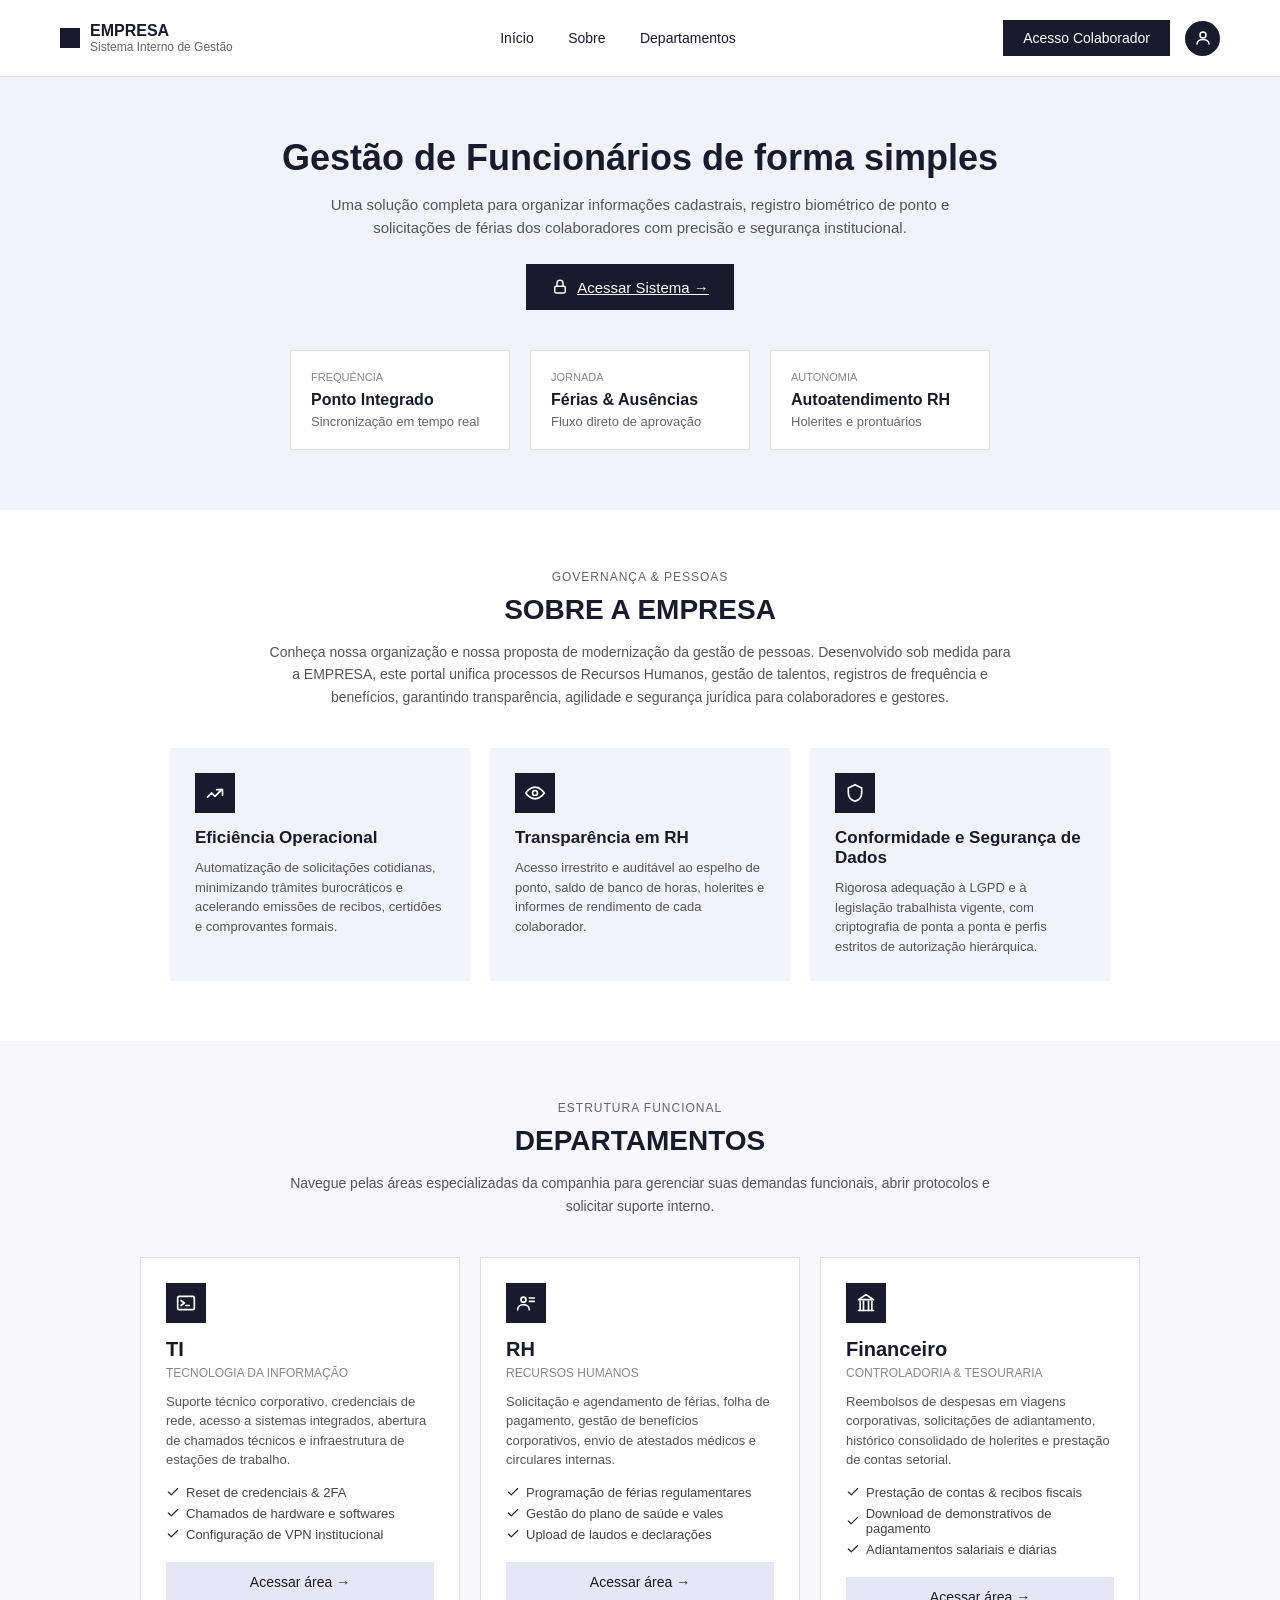
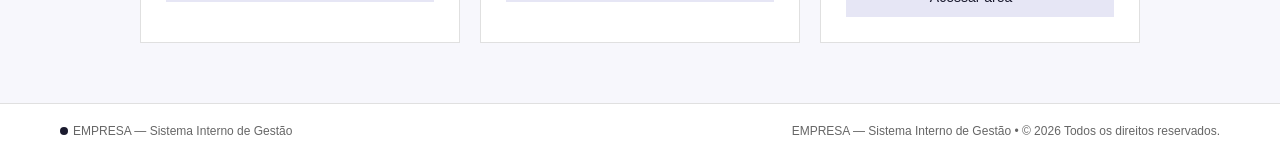
==== src/main/webapp/index.html @ 176b5dab "metodo get funcionando e css da pagina de listar arrumado para alinhar" ====
<!DOCTYPE html>
<html lang="pt-br">
<head>
    <meta charset="UTF-8">
    <title>EMPRESA - Sistema Interno de Gestão</title>
    <link rel="stylesheet" href="styles.css">
</head>
<body>

<!-- CABEÇALHO -->
<header class="cabecalho">
    <div class="logo-area">
        <div class="logo-quadrado"></div>
        <div class="logo-texto">
            <p class="logo-titulo">EMPRESA</p>
            <p class="logo-subtitulo">Sistema Interno de Gestão</p>
        </div>
    </div>

    <nav class="menu-navegacao">
        <a href="#inicio">Início</a>
        <a href="#sobre">Sobre</a>
        <a href="#departamentos">Departamentos</a>
    </nav>

    <div class="area-usuario">
        <button class="botao-acesso-colaborador">Acesso Colaborador</button>
        <div class="icone-usuario">
            <svg class="icone-svg" viewBox="0 0 24 24">
                <circle cx="12" cy="8" r="4"/>
                <path d="M4 20c0-4 4-6 8-6s8 2 8 6"/>
            </svg>
        </div>
    </div>
</header>

<!-- SEÇÃO INICIAL / HERO -->
<section id="inicio" class="secao-inicial">

    <h1 class="titulo-principal">Gestão de Funcionários de forma simples</h1>
    <p class="descricao-principal">
        Uma solução completa para organizar informações cadastrais, registro biométrico de
        ponto e solicitações de férias dos colaboradores com precisão e segurança institucional.
    </p>

    <div class="botoes-inicial">
        <a href="http://localhost:8080/encontrar-funcionarios" class="botao-acessar-sistema">
            <svg class="icone-svg icone-svg-claro" viewBox="0 0 24 24">
                <rect x="5" y="11" width="14" height="9" rx="2"/>
                <path d="M8 11V7a4 4 0 0 1 8 0v4"/>
            </svg>
            Acessar Sistema &rarr;
        </a>

    </div>

    <div class="cartoes-recursos">
        <div class="cartao-recurso">
            <p class="rotulo-cartao">FREQUÊNCIA</p>
            <p class="titulo-cartao">Ponto Integrado</p>
            <p class="texto-cartao">Sincronização em tempo real</p>
        </div>
        <div class="cartao-recurso">
            <p class="rotulo-cartao">JORNADA</p>
            <p class="titulo-cartao">Férias &amp; Ausências</p>
            <p class="texto-cartao">Fluxo direto de aprovação</p>
        </div>
        <div class="cartao-recurso">
            <p class="rotulo-cartao">AUTONOMIA</p>
            <p class="titulo-cartao">Autoatendimento RH</p>
            <p class="texto-cartao">Holerites e prontuários</p>
        </div>
    </div>
</section>

<!-- SEÇÃO SOBRE A EMPRESA -->
<section id="sobre" class="secao-sobre">
    <p class="subtitulo-secao">GOVERNANÇA &amp; PESSOAS</p>
    <h2 class="titulo-secao">SOBRE A EMPRESA</h2>
    <p class="descricao-secao">
        Conheça nossa organização e nossa proposta de modernização da gestão de pessoas.
        Desenvolvido sob medida para a EMPRESA, este portal unifica processos de Recursos Humanos,
        gestão de talentos, registros de frequência e benefícios, garantindo transparência, agilidade e
        segurança jurídica para colaboradores e gestores.
    </p>

    <div class="cartoes-sobre">
        <div class="cartao-sobre">
            <div class="icone-cartao-sobre">
                <svg class="icone-svg icone-svg-claro" viewBox="0 0 24 24">
                    <path d="M3 17l5-5 4 4 8-8"/>
                    <path d="M14 8h7v7"/>
                </svg>
            </div>
            <h3 class="titulo-cartao-sobre">Eficiência Operacional</h3>
            <p class="texto-cartao-sobre">
                Automatização de solicitações cotidianas, minimizando trâmites burocráticos e
                acelerando emissões de recibos, certidões e comprovantes formais.
            </p>
        </div>
        <div class="cartao-sobre">
            <div class="icone-cartao-sobre">
                <svg class="icone-svg icone-svg-claro" viewBox="0 0 24 24">
                    <path d="M1 12s4-7 11-7 11 7 11 7-4 7-11 7-11-7-11-7z"/>
                    <circle cx="12" cy="12" r="3"/>
                </svg>
            </div>
            <h3 class="titulo-cartao-sobre">Transparência em RH</h3>
            <p class="texto-cartao-sobre">
                Acesso irrestrito e auditável ao espelho de ponto, saldo de banco de horas, holerites e
                informes de rendimento de cada colaborador.
            </p>
        </div>
        <div class="cartao-sobre">
            <div class="icone-cartao-sobre">
                <svg class="icone-svg icone-svg-claro" viewBox="0 0 24 24">
                    <path d="M12 2l8 4v6c0 5-3.5 8.5-8 10-4.5-1.5-8-5-8-10V6l8-4z"/>
                </svg>
            </div>
            <h3 class="titulo-cartao-sobre">Conformidade e Segurança de Dados</h3>
            <p class="texto-cartao-sobre">
                Rigorosa adequação à LGPD e à legislação trabalhista vigente, com criptografia de ponta
                a ponta e perfis estritos de autorização hierárquica.
            </p>
        </div>
    </div>
</section>

<!-- SEÇÃO DEPARTAMENTOS -->
<section id="departamentos" class="secao-departamentos">
    <p class="subtitulo-secao">ESTRUTURA FUNCIONAL</p>
    <h2 class="titulo-secao">DEPARTAMENTOS</h2>
    <p class="descricao-secao">
        Navegue pelas áreas especializadas da companhia para gerenciar suas demandas funcionais, abrir
        protocolos e solicitar suporte interno.
    </p>

    <div class="cartoes-departamentos">

        <div class="cartao-departamento">
            <div class="cabecalho-cartao-departamento">
                <div class="icone-cartao-departamento">
                    <svg class="icone-svg icone-svg-claro" viewBox="0 0 24 24">
                        <rect x="2" y="4" width="20" height="16" rx="2"/>
                        <polyline points="6 9 10 12 6 15"/>
                        <line x1="12" y1="15" x2="16" y2="15"/>
                    </svg>
                </div>

            </div>
            <h3 class="titulo-departamento">TI</h3>
            <p class="subtitulo-departamento">TECNOLOGIA DA INFORMAÇÃO</p>
            <p class="texto-departamento">
                Suporte técnico corporativo, credenciais de rede, acesso a sistemas integrados, abertura
                de chamados técnicos e infraestrutura de estações de trabalho.
            </p>
            <ul class="lista-departamento">
                <li><svg class="icone-svg icone-check" viewBox="0 0 24 24"><polyline points="20 6 9 17 4 12"/></svg> Reset de credenciais &amp; 2FA</li>
                <li><svg class="icone-svg icone-check" viewBox="0 0 24 24"><polyline points="20 6 9 17 4 12"/></svg> Chamados de hardware e softwares</li>
                <li><svg class="icone-svg icone-check" viewBox="0 0 24 24"><polyline points="20 6 9 17 4 12"/></svg> Configuração de VPN institucional</li>
            </ul>
            <button class="botao-acessar-area">Acessar área &rarr;</button>
        </div>

        <div class="cartao-departamento">
            <div class="cabecalho-cartao-departamento">
                <div class="icone-cartao-departamento">
                    <svg class="icone-svg icone-svg-claro" viewBox="0 0 24 24">
                        <circle cx="9" cy="8" r="3"/>
                        <path d="M2 20c0-3.5 3-6 7-6s7 2.5 7 6"/>
                        <line x1="16" y1="6" x2="22" y2="6"/>
                        <line x1="16" y1="10" x2="22" y2="10"/>
                    </svg>
                </div>

            </div>
            <h3 class="titulo-departamento">RH</h3>
            <p class="subtitulo-departamento">RECURSOS HUMANOS</p>
            <p class="texto-departamento">
                Solicitação e agendamento de férias, folha de pagamento, gestão de benefícios
                corporativos, envio de atestados médicos e circulares internas.
            </p>
            <ul class="lista-departamento">
                <li><svg class="icone-svg icone-check" viewBox="0 0 24 24"><polyline points="20 6 9 17 4 12"/></svg> Programação de férias regulamentares</li>
                <li><svg class="icone-svg icone-check" viewBox="0 0 24 24"><polyline points="20 6 9 17 4 12"/></svg> Gestão do plano de saúde e vales</li>
                <li><svg class="icone-svg icone-check" viewBox="0 0 24 24"><polyline points="20 6 9 17 4 12"/></svg> Upload de laudos e declarações</li>
            </ul>
            <button class="botao-acessar-area">Acessar área &rarr;</button>
        </div>

        <div class="cartao-departamento">
            <div class="cabecalho-cartao-departamento">
                <div class="icone-cartao-departamento">
                    <svg class="icone-svg icone-svg-claro" viewBox="0 0 24 24">
                        <polygon points="12 2 21 8 3 8"/>
                        <line x1="3" y1="21" x2="21" y2="21"/>
                        <line x1="5" y1="21" x2="5" y2="10"/>
                        <line x1="9" y1="21" x2="9" y2="10"/>
                        <line x1="15" y1="21" x2="15" y2="10"/>
                        <line x1="19" y1="21" x2="19" y2="10"/>
                    </svg>
                </div>

            </div>
            <h3 class="titulo-departamento">Financeiro</h3>
            <p class="subtitulo-departamento">CONTROLADORIA &amp; TESOURARIA</p>
            <p class="texto-departamento">
                Reembolsos de despesas em viagens corporativas, solicitações de adiantamento,
                histórico consolidado de holerites e prestação de contas setorial.
            </p>
            <ul class="lista-departamento">
                <li><svg class="icone-svg icone-check" viewBox="0 0 24 24"><polyline points="20 6 9 17 4 12"/></svg> Prestação de contas &amp; recibos fiscais</li>
                <li><svg class="icone-svg icone-check" viewBox="0 0 24 24"><polyline points="20 6 9 17 4 12"/></svg> Download de demonstrativos de pagamento</li>
                <li><svg class="icone-svg icone-check" viewBox="0 0 24 24"><polyline points="20 6 9 17 4 12"/></svg> Adiantamentos salariais e diárias</li>
            </ul>
            <button class="botao-acessar-area">Acessar área &rarr;</button>
        </div>

    </div>
</section>


<!-- RODAPÉ -->
<footer class="rodape">
    <p class="rodape-esquerda">
        <svg class="icone-bolinha" viewBox="0 0 10 10"><circle cx="5" cy="5" r="5"/></svg>
        EMPRESA &mdash; Sistema Interno de Gestão
    </p>
    <p class="rodape-direita">EMPRESA &mdash; Sistema Interno de Gestão &bull; &copy; 2026 Todos os direitos reservados.</p>
</footer>

</body>
</html>
---- src/main/webapp/styles.css ----
/* ESTILO GERAL */
* {
    margin: 0;
    padding: 0;
    box-sizing: border-box;
}

body {
    font-family: Arial, Helvetica, sans-serif;
    color: #1a1a2e;
    background-color: #ffffff;
}

/* ÍCONES SVG */
.icone-svg {
    width: 18px;
    height: 18px;
    fill: none;
    stroke: #1a1a2e;
    stroke-width: 2;
    stroke-linecap: round;
    stroke-linejoin: round;
    vertical-align: middle;
    margin-right: 5px;
}

.icone-svg-claro {
    stroke: #ffffff;
    margin-right: 0;
}

.icone-check {
    width: 14px;
    height: 14px;
    stroke: #1a1a2e;
    margin-right: 6px;
}

.icone-bolinha {
    width: 8px;
    height: 8px;
    fill: #1a1a2e;
    vertical-align: middle;
    margin-right: 5px;
}

/* CABEÇALHO */
.cabecalho {
    display: flex;
    justify-content: space-between;
    align-items: center;
    padding: 20px 60px;
    background-color: #ffffff;
    border-bottom: 1px solid #e0e0e0;
}

.logo-area {
    display: flex;
    align-items: center;
}

.logo-quadrado {
    width: 20px;
    height: 20px;
    background-color: #1a1a2e;
    margin-right: 10px;
}

.logo-titulo {
    font-size: 16px;
    font-weight: bold;
}

.logo-subtitulo {
    font-size: 12px;
    color: #666666;
}

.menu-navegacao a {
    margin: 0 15px;
    text-decoration: none;
    color: #1a1a2e;
    font-size: 14px;
}

.area-usuario {
    display: flex;
    align-items: center;
}

.botao-acesso-colaborador {
    background-color: #1a1a2e;
    color: #ffffff;
    border: none;
    padding: 10px 20px;
    font-size: 14px;
    cursor: pointer;
    margin-right: 15px;
}

.icone-usuario {
    background-color: #1a1a2e;
    width: 35px;
    height: 35px;
    border-radius: 50%;
    display: flex;
    align-items: center;
    justify-content: center;
}

.icone-usuario .icone-svg {
    stroke: #ffffff;
    margin-right: 0;
    width: 18px;
    height: 18px;
}

/* SEÇÃO INICIAL */
.secao-inicial {
    background-color: #f2f2fa;
    text-align: center;
    padding: 60px 20px;
}

.selo-topo {
    background-color: #e6e6f5;
    display: inline-flex;
    align-items: center;
    padding: 6px 14px;
    border-radius: 20px;
    font-size: 12px;
    margin-bottom: 20px;
}

.titulo-principal {
    font-size: 36px;
    margin-bottom: 15px;
}

.descricao-principal {
    max-width: 700px;
    margin: 0 auto 25px auto;
    color: #555555;
    font-size: 15px;
    line-height: 1.5;
}

.botoes-inicial {
    display: flex;
    justify-content: center;
    align-items: center;
    margin-bottom: 40px;
}

.botao-acessar-sistema {
    display: inline-flex;
    align-items: center;
    background-color: #1a1a2e;
    color: #ffffff;
    border: none;
    padding: 14px 25px;
    font-size: 15px;
    cursor: pointer;
    margin-right: 20px;
}

.botao-acessar-sistema .icone-svg {
    margin-right: 8px;
}

.texto-autenticacao {
    display: flex;
    align-items: center;
    font-size: 13px;
    color: #444444;
}

.cartoes-recursos {
    display: flex;
    justify-content: center;
    gap: 20px;
    flex-wrap: wrap;
}

.cartao-recurso {
    background-color: #ffffff;
    border: 1px solid #e0e0e0;
    padding: 20px;
    width: 220px;
    text-align: left;
}

.rotulo-cartao {
    font-size: 11px;
    color: #888888;
    margin-bottom: 8px;
}

.titulo-cartao {
    font-size: 16px;
    font-weight: bold;
    margin-bottom: 5px;
}

.texto-cartao {
    font-size: 13px;
    color: #666666;
}

/* SEÇÕES COM TÍTULO */
.subtitulo-secao {
    text-align: center;
    font-size: 12px;
    letter-spacing: 1px;
    color: #666666;
    margin-bottom: 10px;
}

.titulo-secao {
    text-align: center;
    font-size: 28px;
    margin-bottom: 15px;
}

.descricao-secao {
    text-align: center;
    max-width: 750px;
    margin: 0 auto 40px auto;
    color: #555555;
    font-size: 14px;
    line-height: 1.6;
}

/* SEÇÃO SOBRE */
.secao-sobre {
    padding: 60px 60px;
}

.cartoes-sobre {
    display: flex;
    gap: 20px;
    justify-content: center;
    flex-wrap: wrap;
}

.cartao-sobre {
    background-color: #f2f2fa;
    padding: 25px;
    width: 300px;
}

.icone-cartao-sobre {
    background-color: #1a1a2e;
    width: 40px;
    height: 40px;
    display: flex;
    align-items: center;
    justify-content: center;
    margin-bottom: 15px;
}

.icone-cartao-sobre .icone-svg {
    width: 20px;
    height: 20px;
}

.titulo-cartao-sobre {
    font-size: 17px;
    margin-bottom: 10px;
}

.texto-cartao-sobre {
    font-size: 13px;
    color: #555555;
    line-height: 1.5;
}

/* SEÇÃO DEPARTAMENTOS */
.secao-departamentos {
    background-color: #f7f7fc;
    padding: 60px 60px;
}

.cartoes-departamentos {
    display: flex;
    gap: 20px;
    justify-content: center;
    flex-wrap: wrap;
}

.cartao-departamento {
    background-color: #ffffff;
    border: 1px solid #e0e0e0;
    padding: 25px;
    width: 320px;
}

.cabecalho-cartao-departamento {
    display: flex;
    justify-content: space-between;
    align-items: center;
    margin-bottom: 15px;
}

.icone-cartao-departamento {
    background-color: #1a1a2e;
    width: 40px;
    height: 40px;
    display: flex;
    align-items: center;
    justify-content: center;
}

.icone-cartao-departamento .icone-svg {
    width: 20px;
    height: 20px;
}

.etiqueta-departamento {
    background-color: #e6e6f5;
    font-size: 11px;
    padding: 4px 10px;
    border-radius: 15px;
    color: #333333;
}

.titulo-departamento {
    font-size: 20px;
    margin-bottom: 5px;
}

.subtitulo-departamento {
    font-size: 12px;
    color: #888888;
    margin-bottom: 12px;
}

.texto-departamento {
    font-size: 13px;
    color: #555555;
    line-height: 1.5;
    margin-bottom: 15px;
}

.lista-departamento {
    list-style: none;
    font-size: 13px;
    color: #444444;
    margin-bottom: 20px;
}

.lista-departamento li {
    display: flex;
    align-items: center;
    margin-bottom: 6px;
}

.botao-acessar-area {
    background-color: #e6e6f5;
    color: #1a1a2e;
    border: none;
    padding: 12px;
    width: 100%;
    font-size: 14px;
    cursor: pointer;
}

/* SEÇÃO CONTATO */
.secao-contato {
    background-color: #f2f2fa;
    padding: 60px 60px;
}

.caixa-contato {
    background-color: #ffffff;
    border: 1px solid #e0e0e0;
    max-width: 800px;
    margin: 0 auto;
    padding: 30px;
    text-align: center;
}

.titulo-caixa-contato {
    font-size: 20px;
    margin-bottom: 8px;
}

.texto-caixa-contato {
    font-size: 13px;
    color: #666666;
    margin-bottom: 25px;
}

.grade-contato {
    display: flex;
    flex-wrap: wrap;
    gap: 20px;
    text-align: left;
}

.item-contato {
    display: flex;
    align-items: flex-start;
    width: 45%;
    background-color: #f7f7fc;
    padding: 15px;
}

.icone-item-contato {
    margin-right: 12px;
}

.icone-item-contato .icone-svg {
    margin-right: 0;
    width: 20px;
    height: 20px;
}

.titulo-item-contato {
    font-size: 13px;
    color: #666666;
    margin-bottom: 4px;
}

.destaque-item-contato {
    font-size: 15px;
    font-weight: bold;
    margin-bottom: 4px;
}

.texto-item-contato {
    font-size: 12px;
    color: #888888;
}

/* RODAPÉ */
.rodape {
    display: flex;
    justify-content: space-between;
    align-items: center;
    padding: 20px 60px;
    border-top: 1px solid #e0e0e0;
    font-size: 12px;
    color: #666666;
}

.rodape-esquerda {
    display: flex;
    align-items: center;
}
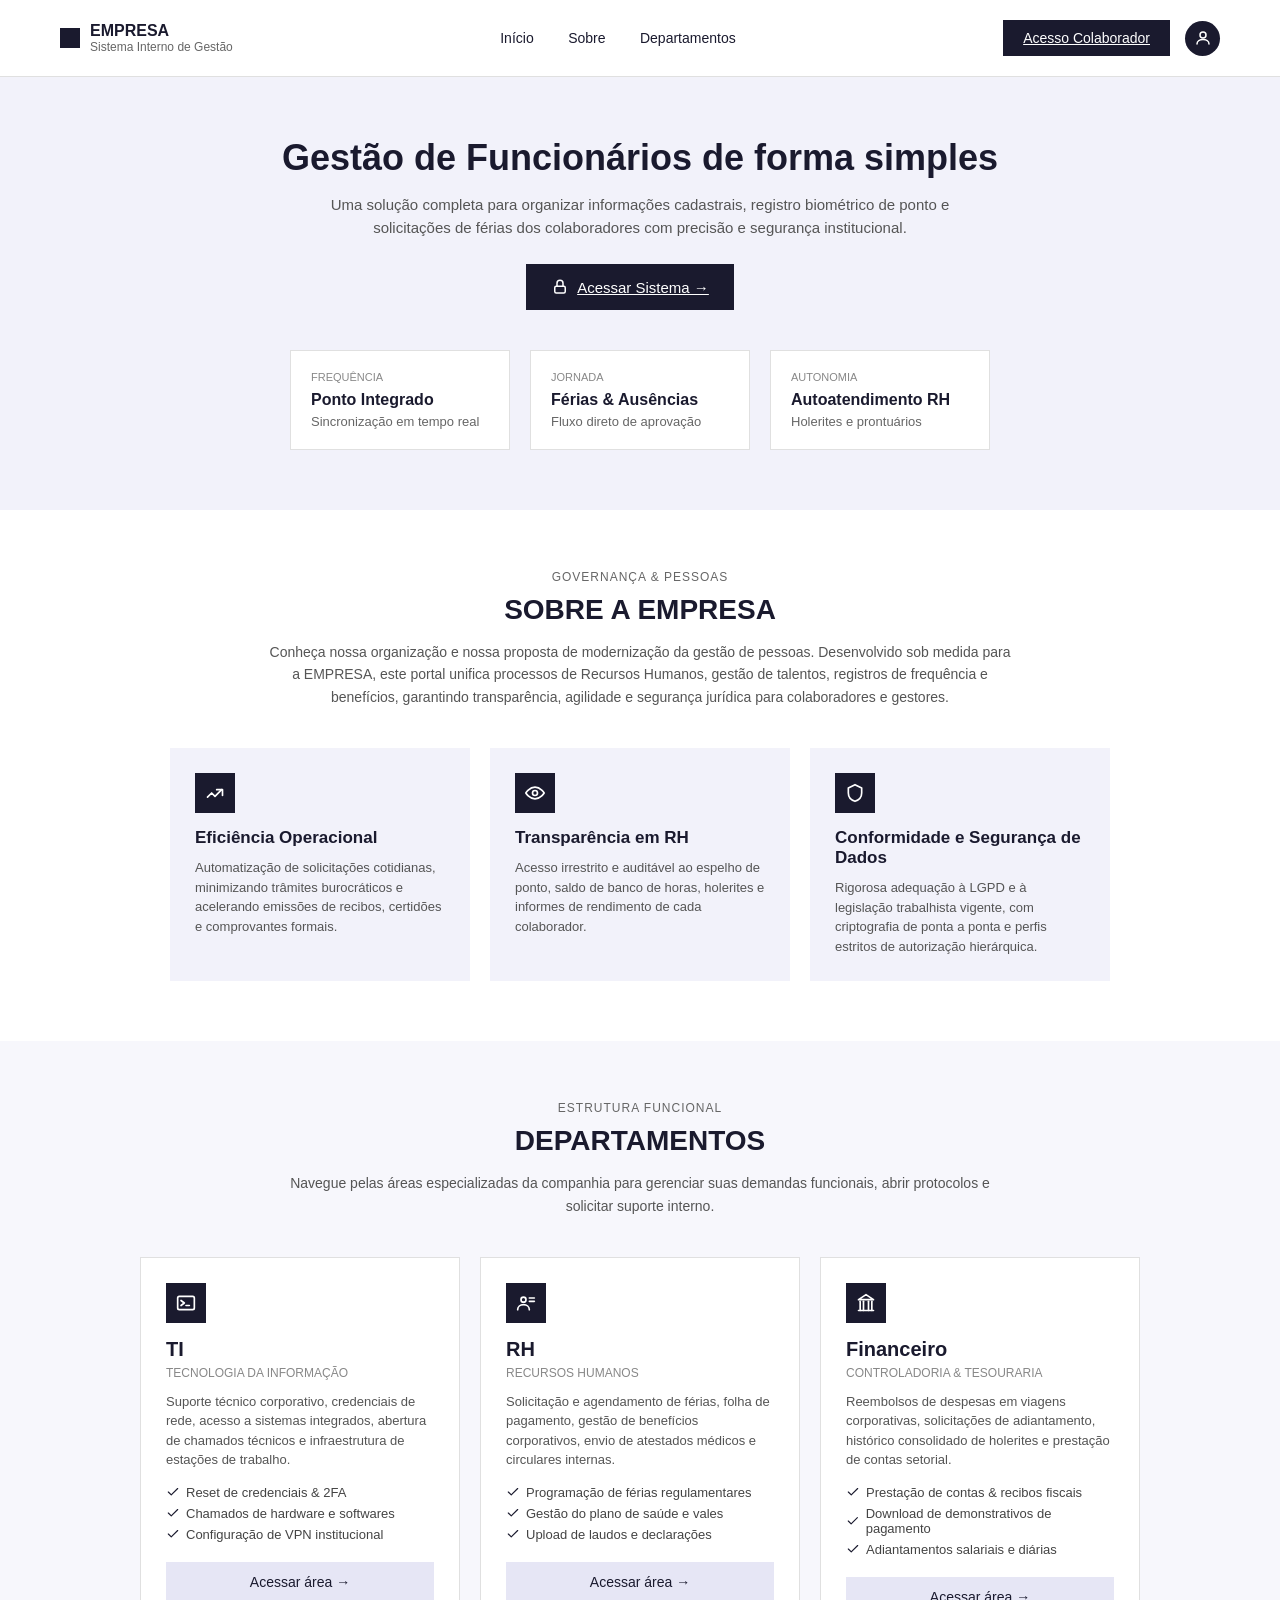
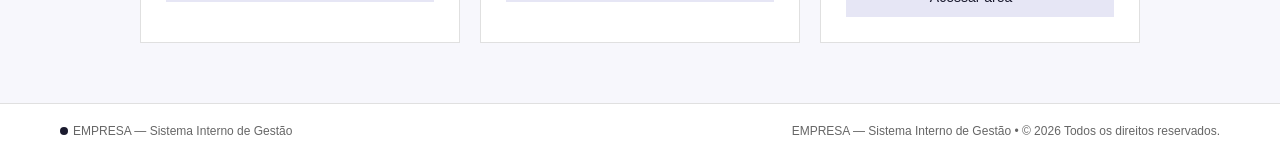
==== commit 36a65458: "feat: listagem e cadastro de pontos na pagina de usuario" ====
--- a/src/main/webapp/index.html
+++ b/src/main/webapp/index.html
@@ -24,7 +24,7 @@
     </nav>
 
     <div class="area-usuario">
-        <button class="botao-acesso-colaborador">Acesso Colaborador</button>
+        <a href="/pages/areaFuncionarios/meuPerfil/meuPerfil.html" class="botao-acesso-colaborador">Acesso Colaborador</a>
         <div class="icone-usuario">
             <svg class="icone-svg" viewBox="0 0 24 24">
                 <circle cx="12" cy="8" r="4"/>
@@ -44,7 +44,7 @@
     </p>
 
     <div class="botoes-inicial">
-        <a href="http://localhost:8080/encontrar-funcionarios" class="botao-acessar-sistema">
+        <a href="pages/dashboard/dashboard.html" class="botao-acessar-sistema">
             <svg class="icone-svg icone-svg-claro" viewBox="0 0 24 24">
                 <rect x="5" y="11" width="14" height="9" rx="2"/>
                 <path d="M8 11V7a4 4 0 0 1 8 0v4"/>
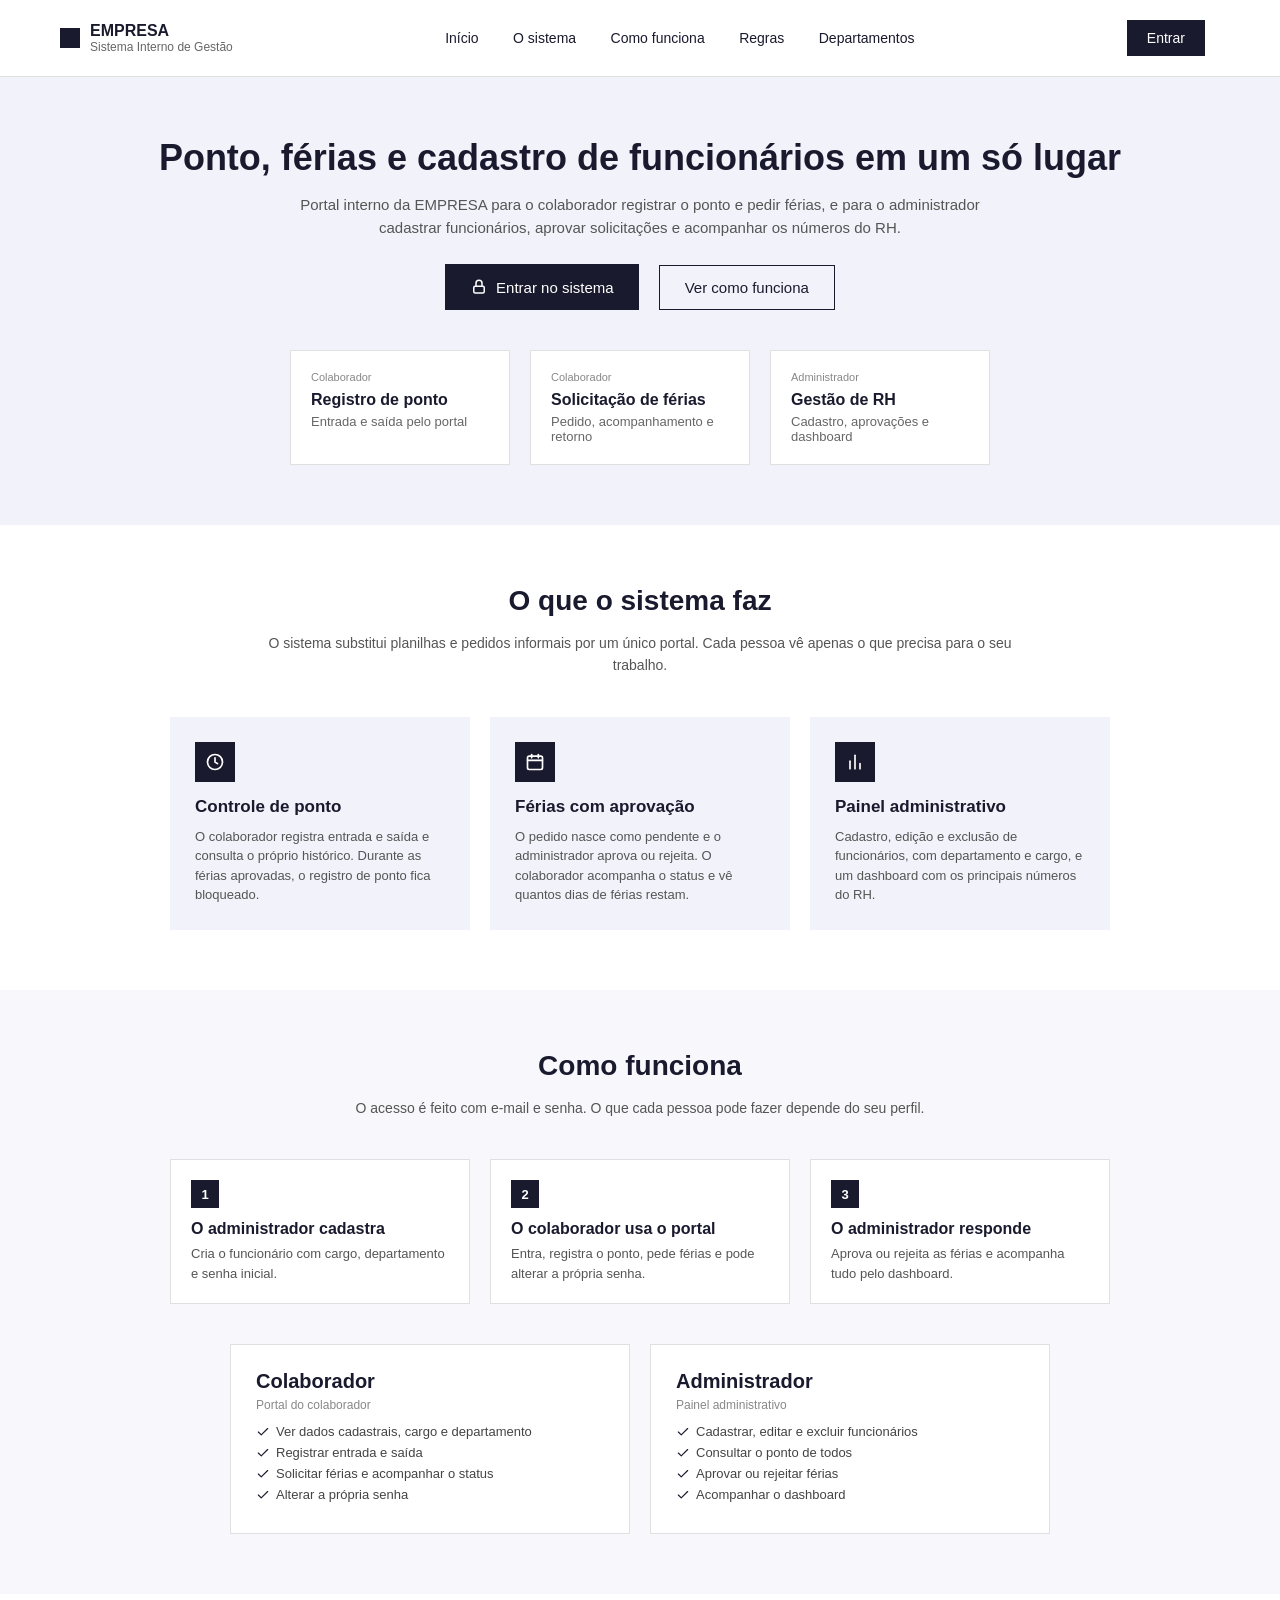
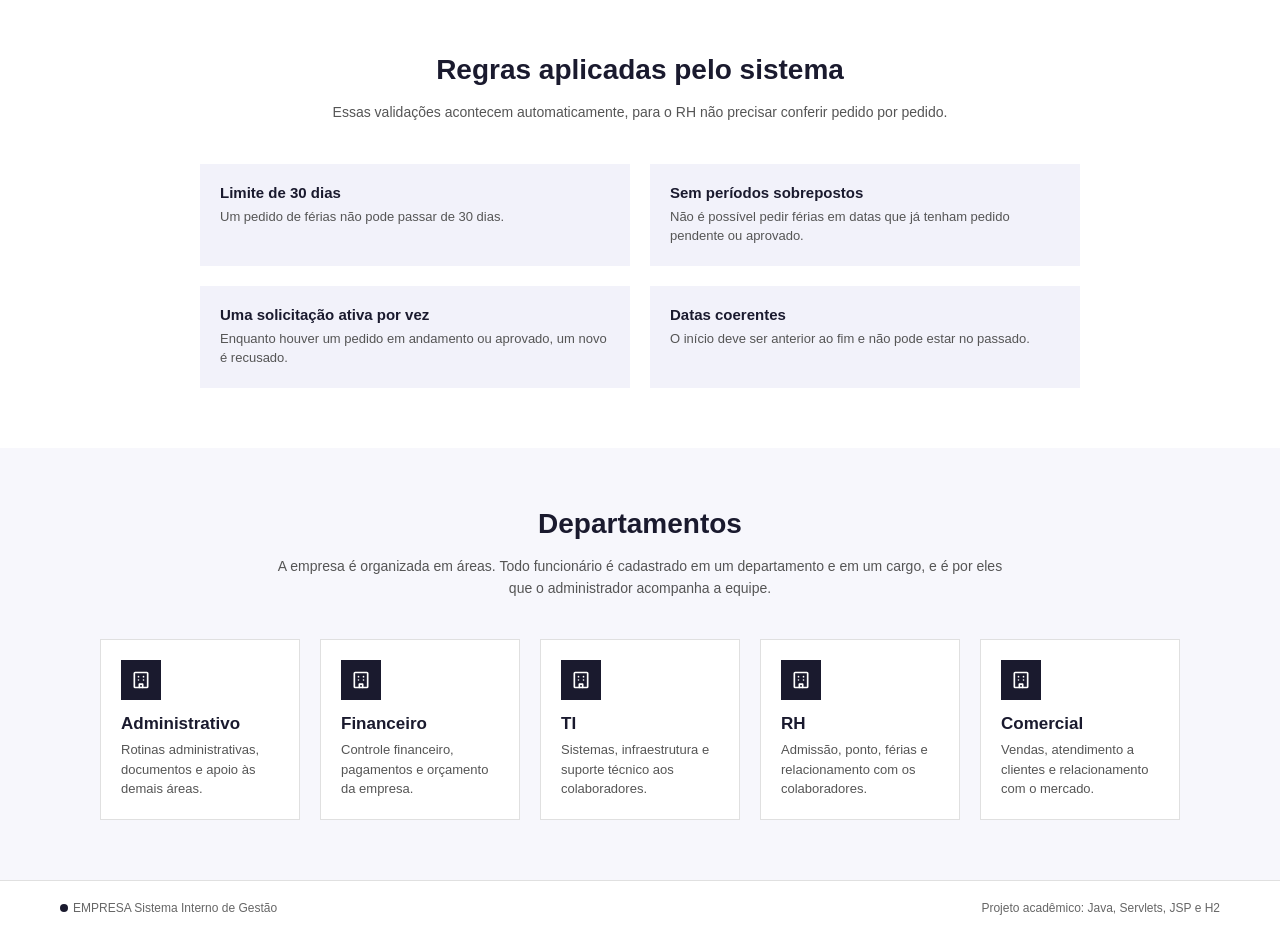
==== commit ac0473e9: "Alterei a home inteira para fazer sentido realmente com o projeto" ====
--- a/src/main/webapp/index.html
+++ b/src/main/webapp/index.html
@@ -2,12 +2,13 @@
 <html lang="pt-br">
 <head>
     <meta charset="UTF-8">
+    <meta name="viewport" content="width=device-width, initial-scale=1.0">
     <title>EMPRESA - Sistema Interno de Gestão</title>
     <link rel="stylesheet" href="styles.css">
 </head>
 <body>
 
-<!-- CABEÇALHO -->
+
 <header class="cabecalho">
     <div class="logo-area">
         <div class="logo-quadrado"></div>
@@ -19,215 +20,268 @@
 
     <nav class="menu-navegacao">
         <a href="#inicio">Início</a>
-        <a href="#sobre">Sobre</a>
+        <a href="#sistema">O sistema</a>
+        <a href="#como-funciona">Como funciona</a>
+        <a href="#regras">Regras</a>
         <a href="#departamentos">Departamentos</a>
     </nav>
 
     <div class="area-usuario">
-        <a href="/pages/areaFuncionarios/meuPerfil/meuPerfil.html" class="botao-acesso-colaborador">Acesso Colaborador</a>
-        <div class="icone-usuario">
-            <svg class="icone-svg" viewBox="0 0 24 24">
-                <circle cx="12" cy="8" r="4"/>
-                <path d="M4 20c0-4 4-6 8-6s8 2 8 6"/>
-            </svg>
-        </div>
+        <a href="/pages/login/login.jsp" class="botao-acesso-colaborador">Entrar</a>
     </div>
 </header>
 
-<!-- SEÇÃO INICIAL / HERO -->
+
 <section id="inicio" class="secao-inicial">
-
-    <h1 class="titulo-principal">Gestão de Funcionários de forma simples</h1>
+    <h1 class="titulo-principal">Ponto, férias e cadastro de funcionários em um só lugar</h1>
     <p class="descricao-principal">
-        Uma solução completa para organizar informações cadastrais, registro biométrico de
-        ponto e solicitações de férias dos colaboradores com precisão e segurança institucional.
+        Portal interno da EMPRESA para o colaborador registrar o ponto e pedir férias,
+        e para o administrador cadastrar funcionários, aprovar solicitações e acompanhar os números do RH.
     </p>
 
     <div class="botoes-inicial">
-        <a href="pages/dashboard/dashboard.html" class="botao-acessar-sistema">
+        <a href="/pages/login/login.jsp" class="botao-acessar-sistema">
             <svg class="icone-svg icone-svg-claro" viewBox="0 0 24 24">
                 <rect x="5" y="11" width="14" height="9" rx="2"/>
                 <path d="M8 11V7a4 4 0 0 1 8 0v4"/>
             </svg>
-            Acessar Sistema &rarr;
+            Entrar no sistema
         </a>
-
+        <a href="#como-funciona" class="botao-secundario">Ver como funciona</a>
     </div>
 
     <div class="cartoes-recursos">
         <div class="cartao-recurso">
-            <p class="rotulo-cartao">FREQUÊNCIA</p>
-            <p class="titulo-cartao">Ponto Integrado</p>
-            <p class="texto-cartao">Sincronização em tempo real</p>
+            <p class="rotulo-cartao">Colaborador</p>
+            <p class="titulo-cartao">Registro de ponto</p>
+            <p class="texto-cartao">Entrada e saída pelo portal</p>
         </div>
         <div class="cartao-recurso">
-            <p class="rotulo-cartao">JORNADA</p>
-            <p class="titulo-cartao">Férias &amp; Ausências</p>
-            <p class="texto-cartao">Fluxo direto de aprovação</p>
+            <p class="rotulo-cartao">Colaborador</p>
+            <p class="titulo-cartao">Solicitação de férias</p>
+            <p class="texto-cartao">Pedido, acompanhamento e retorno</p>
         </div>
         <div class="cartao-recurso">
-            <p class="rotulo-cartao">AUTONOMIA</p>
-            <p class="titulo-cartao">Autoatendimento RH</p>
-            <p class="texto-cartao">Holerites e prontuários</p>
-        </div>
-    </div>
-</section>
-
-<!-- SEÇÃO SOBRE A EMPRESA -->
-<section id="sobre" class="secao-sobre">
-    <p class="subtitulo-secao">GOVERNANÇA &amp; PESSOAS</p>
-    <h2 class="titulo-secao">SOBRE A EMPRESA</h2>
-    <p class="descricao-secao">
-        Conheça nossa organização e nossa proposta de modernização da gestão de pessoas.
-        Desenvolvido sob medida para a EMPRESA, este portal unifica processos de Recursos Humanos,
-        gestão de talentos, registros de frequência e benefícios, garantindo transparência, agilidade e
-        segurança jurídica para colaboradores e gestores.
+            <p class="rotulo-cartao">Administrador</p>
+            <p class="titulo-cartao">Gestão de RH</p>
+            <p class="texto-cartao">Cadastro, aprovações e dashboard</p>
+        </div>
+    </div>
+</section>
+
+<section id="sistema" class="secao-sobre">
+    <h2 class="titulo-secao">O que o sistema faz</h2>
+    <p class="descricao-secao">
+        O sistema substitui planilhas e pedidos informais por um único portal.
+        Cada pessoa vê apenas o que precisa para o seu trabalho.
     </p>
 
     <div class="cartoes-sobre">
         <div class="cartao-sobre">
             <div class="icone-cartao-sobre">
                 <svg class="icone-svg icone-svg-claro" viewBox="0 0 24 24">
-                    <path d="M3 17l5-5 4 4 8-8"/>
-                    <path d="M14 8h7v7"/>
-                </svg>
-            </div>
-            <h3 class="titulo-cartao-sobre">Eficiência Operacional</h3>
+                    <circle cx="12" cy="12" r="9"/>
+                    <polyline points="12 7 12 12 15 14"/>
+                </svg>
+            </div>
+            <h3 class="titulo-cartao-sobre">Controle de ponto</h3>
             <p class="texto-cartao-sobre">
-                Automatização de solicitações cotidianas, minimizando trâmites burocráticos e
-                acelerando emissões de recibos, certidões e comprovantes formais.
+                O colaborador registra entrada e saída e consulta o próprio histórico.
+                Durante as férias aprovadas, o registro de ponto fica bloqueado.
             </p>
         </div>
         <div class="cartao-sobre">
             <div class="icone-cartao-sobre">
                 <svg class="icone-svg icone-svg-claro" viewBox="0 0 24 24">
-                    <path d="M1 12s4-7 11-7 11 7 11 7-4 7-11 7-11-7-11-7z"/>
-                    <circle cx="12" cy="12" r="3"/>
-                </svg>
-            </div>
-            <h3 class="titulo-cartao-sobre">Transparência em RH</h3>
+                    <rect x="3" y="5" width="18" height="16" rx="2"/>
+                    <line x1="3" y1="10" x2="21" y2="10"/>
+                    <line x1="8" y1="3" x2="8" y2="7"/>
+                    <line x1="16" y1="3" x2="16" y2="7"/>
+                </svg>
+            </div>
+            <h3 class="titulo-cartao-sobre">Férias com aprovação</h3>
             <p class="texto-cartao-sobre">
-                Acesso irrestrito e auditável ao espelho de ponto, saldo de banco de horas, holerites e
-                informes de rendimento de cada colaborador.
+                O pedido nasce como pendente e o administrador aprova ou rejeita.
+                O colaborador acompanha o status e vê quantos dias de férias restam.
             </p>
         </div>
         <div class="cartao-sobre">
             <div class="icone-cartao-sobre">
                 <svg class="icone-svg icone-svg-claro" viewBox="0 0 24 24">
-                    <path d="M12 2l8 4v6c0 5-3.5 8.5-8 10-4.5-1.5-8-5-8-10V6l8-4z"/>
-                </svg>
-            </div>
-            <h3 class="titulo-cartao-sobre">Conformidade e Segurança de Dados</h3>
+                    <line x1="6" y1="20" x2="6" y2="11"/>
+                    <line x1="12" y1="20" x2="12" y2="4"/>
+                    <line x1="18" y1="20" x2="18" y2="14"/>
+                </svg>
+            </div>
+            <h3 class="titulo-cartao-sobre">Painel administrativo</h3>
             <p class="texto-cartao-sobre">
-                Rigorosa adequação à LGPD e à legislação trabalhista vigente, com criptografia de ponta
-                a ponta e perfis estritos de autorização hierárquica.
+                Cadastro, edição e exclusão de funcionários, com departamento e cargo,
+                e um dashboard com os principais números do RH.
             </p>
         </div>
     </div>
 </section>
 
-<!-- SEÇÃO DEPARTAMENTOS -->
+<section id="como-funciona" class="secao-departamentos">
+    <h2 class="titulo-secao">Como funciona</h2>
+    <p class="descricao-secao">
+        O acesso é feito com e-mail e senha. O que cada pessoa pode fazer depende do seu perfil.
+    </p>
+
+    <div class="fluxo">
+        <div class="passo">
+            <span class="numero-passo">1</span>
+            <h3>O administrador cadastra</h3>
+            <p>Cria o funcionário com cargo, departamento e senha inicial.</p>
+        </div>
+        <div class="passo">
+            <span class="numero-passo">2</span>
+            <h3>O colaborador usa o portal</h3>
+            <p>Entra, registra o ponto, pede férias e pode alterar a própria senha.</p>
+        </div>
+        <div class="passo">
+            <span class="numero-passo">3</span>
+            <h3>O administrador responde</h3>
+            <p>Aprova ou rejeita as férias e acompanha tudo pelo dashboard.</p>
+        </div>
+    </div>
+
+    <div class="cartoes-perfis">
+        <div class="cartao-perfil">
+            <h3 class="titulo-departamento">Colaborador</h3>
+            <p class="subtitulo-departamento">Portal do colaborador</p>
+            <ul class="lista-departamento">
+                <li><svg class="icone-svg icone-check" viewBox="0 0 24 24"><polyline points="20 6 9 17 4 12"/></svg> Ver dados cadastrais, cargo e departamento</li>
+                <li><svg class="icone-svg icone-check" viewBox="0 0 24 24"><polyline points="20 6 9 17 4 12"/></svg> Registrar entrada e saída</li>
+                <li><svg class="icone-svg icone-check" viewBox="0 0 24 24"><polyline points="20 6 9 17 4 12"/></svg> Solicitar férias e acompanhar o status</li>
+                <li><svg class="icone-svg icone-check" viewBox="0 0 24 24"><polyline points="20 6 9 17 4 12"/></svg> Alterar a própria senha</li>
+            </ul>
+        </div>
+
+        <div class="cartao-perfil">
+            <h3 class="titulo-departamento">Administrador</h3>
+            <p class="subtitulo-departamento">Painel administrativo</p>
+            <ul class="lista-departamento">
+                <li><svg class="icone-svg icone-check" viewBox="0 0 24 24"><polyline points="20 6 9 17 4 12"/></svg> Cadastrar, editar e excluir funcionários</li>
+                <li><svg class="icone-svg icone-check" viewBox="0 0 24 24"><polyline points="20 6 9 17 4 12"/></svg> Consultar o ponto de todos</li>
+                <li><svg class="icone-svg icone-check" viewBox="0 0 24 24"><polyline points="20 6 9 17 4 12"/></svg> Aprovar ou rejeitar férias</li>
+                <li><svg class="icone-svg icone-check" viewBox="0 0 24 24"><polyline points="20 6 9 17 4 12"/></svg> Acompanhar o dashboard</li>
+            </ul>
+        </div>
+    </div>
+</section>
+
+
+<section id="regras" class="secao-sobre">
+    <h2 class="titulo-secao">Regras aplicadas pelo sistema</h2>
+    <p class="descricao-secao">
+        Essas validações acontecem automaticamente, para o RH não precisar conferir pedido por pedido.
+    </p>
+
+    <div class="grade-regras">
+        <div class="item-regra">
+            <h3>Limite de 30 dias</h3>
+            <p>Um pedido de férias não pode passar de 30 dias.</p>
+        </div>
+        <div class="item-regra">
+            <h3>Sem períodos sobrepostos</h3>
+            <p>Não é possível pedir férias em datas que já tenham pedido pendente ou aprovado.</p>
+        </div>
+        <div class="item-regra">
+            <h3>Uma solicitação ativa por vez</h3>
+            <p>Enquanto houver um pedido em andamento ou aprovado, um novo é recusado.</p>
+        </div>
+        <div class="item-regra">
+            <h3>Datas coerentes</h3>
+            <p>O início deve ser anterior ao fim e não pode estar no passado.</p>
+        </div>
+    </div>
+</section>
+
 <section id="departamentos" class="secao-departamentos">
-    <p class="subtitulo-secao">ESTRUTURA FUNCIONAL</p>
-    <h2 class="titulo-secao">DEPARTAMENTOS</h2>
-    <p class="descricao-secao">
-        Navegue pelas áreas especializadas da companhia para gerenciar suas demandas funcionais, abrir
-        protocolos e solicitar suporte interno.
-    </p>
-
-    <div class="cartoes-departamentos">
-
-        <div class="cartao-departamento">
-            <div class="cabecalho-cartao-departamento">
-                <div class="icone-cartao-departamento">
-                    <svg class="icone-svg icone-svg-claro" viewBox="0 0 24 24">
-                        <rect x="2" y="4" width="20" height="16" rx="2"/>
-                        <polyline points="6 9 10 12 6 15"/>
-                        <line x1="12" y1="15" x2="16" y2="15"/>
-                    </svg>
-                </div>
-
-            </div>
-            <h3 class="titulo-departamento">TI</h3>
-            <p class="subtitulo-departamento">TECNOLOGIA DA INFORMAÇÃO</p>
-            <p class="texto-departamento">
-                Suporte técnico corporativo, credenciais de rede, acesso a sistemas integrados, abertura
-                de chamados técnicos e infraestrutura de estações de trabalho.
-            </p>
-            <ul class="lista-departamento">
-                <li><svg class="icone-svg icone-check" viewBox="0 0 24 24"><polyline points="20 6 9 17 4 12"/></svg> Reset de credenciais &amp; 2FA</li>
-                <li><svg class="icone-svg icone-check" viewBox="0 0 24 24"><polyline points="20 6 9 17 4 12"/></svg> Chamados de hardware e softwares</li>
-                <li><svg class="icone-svg icone-check" viewBox="0 0 24 24"><polyline points="20 6 9 17 4 12"/></svg> Configuração de VPN institucional</li>
-            </ul>
-            <button class="botao-acessar-area">Acessar área &rarr;</button>
-        </div>
-
-        <div class="cartao-departamento">
-            <div class="cabecalho-cartao-departamento">
-                <div class="icone-cartao-departamento">
-                    <svg class="icone-svg icone-svg-claro" viewBox="0 0 24 24">
-                        <circle cx="9" cy="8" r="3"/>
-                        <path d="M2 20c0-3.5 3-6 7-6s7 2.5 7 6"/>
-                        <line x1="16" y1="6" x2="22" y2="6"/>
-                        <line x1="16" y1="10" x2="22" y2="10"/>
-                    </svg>
-                </div>
-
-            </div>
-            <h3 class="titulo-departamento">RH</h3>
-            <p class="subtitulo-departamento">RECURSOS HUMANOS</p>
-            <p class="texto-departamento">
-                Solicitação e agendamento de férias, folha de pagamento, gestão de benefícios
-                corporativos, envio de atestados médicos e circulares internas.
-            </p>
-            <ul class="lista-departamento">
-                <li><svg class="icone-svg icone-check" viewBox="0 0 24 24"><polyline points="20 6 9 17 4 12"/></svg> Programação de férias regulamentares</li>
-                <li><svg class="icone-svg icone-check" viewBox="0 0 24 24"><polyline points="20 6 9 17 4 12"/></svg> Gestão do plano de saúde e vales</li>
-                <li><svg class="icone-svg icone-check" viewBox="0 0 24 24"><polyline points="20 6 9 17 4 12"/></svg> Upload de laudos e declarações</li>
-            </ul>
-            <button class="botao-acessar-area">Acessar área &rarr;</button>
-        </div>
-
-        <div class="cartao-departamento">
-            <div class="cabecalho-cartao-departamento">
-                <div class="icone-cartao-departamento">
-                    <svg class="icone-svg icone-svg-claro" viewBox="0 0 24 24">
-                        <polygon points="12 2 21 8 3 8"/>
-                        <line x1="3" y1="21" x2="21" y2="21"/>
-                        <line x1="5" y1="21" x2="5" y2="10"/>
-                        <line x1="9" y1="21" x2="9" y2="10"/>
-                        <line x1="15" y1="21" x2="15" y2="10"/>
-                        <line x1="19" y1="21" x2="19" y2="10"/>
-                    </svg>
-                </div>
-
-            </div>
-            <h3 class="titulo-departamento">Financeiro</h3>
-            <p class="subtitulo-departamento">CONTROLADORIA &amp; TESOURARIA</p>
-            <p class="texto-departamento">
-                Reembolsos de despesas em viagens corporativas, solicitações de adiantamento,
-                histórico consolidado de holerites e prestação de contas setorial.
-            </p>
-            <ul class="lista-departamento">
-                <li><svg class="icone-svg icone-check" viewBox="0 0 24 24"><polyline points="20 6 9 17 4 12"/></svg> Prestação de contas &amp; recibos fiscais</li>
-                <li><svg class="icone-svg icone-check" viewBox="0 0 24 24"><polyline points="20 6 9 17 4 12"/></svg> Download de demonstrativos de pagamento</li>
-                <li><svg class="icone-svg icone-check" viewBox="0 0 24 24"><polyline points="20 6 9 17 4 12"/></svg> Adiantamentos salariais e diárias</li>
-            </ul>
-            <button class="botao-acessar-area">Acessar área &rarr;</button>
-        </div>
-
-    </div>
-</section>
-
-
-<!-- RODAPÉ -->
+    <h2 class="titulo-secao">Departamentos</h2>
+    <p class="descricao-secao">
+        A empresa é organizada em áreas. Todo funcionário é cadastrado em um departamento e em um cargo,
+        e é por eles que o administrador acompanha a equipe.
+    </p>
+
+    <div class="grade-deptos">
+        <div class="cartao-depto">
+            <div class="icone-cartao-departamento">
+                <svg class="icone-svg icone-svg-claro" viewBox="0 0 24 24">
+                    <rect x="4" y="3" width="16" height="18" rx="1"/>
+                    <line x1="9" y1="8" x2="9" y2="8"/><line x1="15" y1="8" x2="15" y2="8"/>
+                    <line x1="9" y1="12" x2="9" y2="12"/><line x1="15" y1="12" x2="15" y2="12"/>
+                    <path d="M10 21v-4h4v4"/>
+                </svg>
+            </div>
+            <h3>Administrativo</h3>
+            <p>Rotinas administrativas, documentos e apoio às demais áreas.</p>
+        </div>
+
+        <div class="cartao-depto">
+            <div class="icone-cartao-departamento">
+                <svg class="icone-svg icone-svg-claro" viewBox="0 0 24 24">
+                    <rect x="4" y="3" width="16" height="18" rx="1"/>
+                    <line x1="9" y1="8" x2="9" y2="8"/><line x1="15" y1="8" x2="15" y2="8"/>
+                    <line x1="9" y1="12" x2="9" y2="12"/><line x1="15" y1="12" x2="15" y2="12"/>
+                    <path d="M10 21v-4h4v4"/>
+                </svg>
+            </div>
+            <h3>Financeiro</h3>
+            <p>Controle financeiro, pagamentos e orçamento da empresa.</p>
+        </div>
+
+        <div class="cartao-depto">
+            <div class="icone-cartao-departamento">
+                <svg class="icone-svg icone-svg-claro" viewBox="0 0 24 24">
+                    <rect x="4" y="3" width="16" height="18" rx="1"/>
+                    <line x1="9" y1="8" x2="9" y2="8"/><line x1="15" y1="8" x2="15" y2="8"/>
+                    <line x1="9" y1="12" x2="9" y2="12"/><line x1="15" y1="12" x2="15" y2="12"/>
+                    <path d="M10 21v-4h4v4"/>
+                </svg>
+            </div>
+            <h3>TI</h3>
+            <p>Sistemas, infraestrutura e suporte técnico aos colaboradores.</p>
+        </div>
+
+        <div class="cartao-depto">
+            <div class="icone-cartao-departamento">
+                <svg class="icone-svg icone-svg-claro" viewBox="0 0 24 24">
+                    <rect x="4" y="3" width="16" height="18" rx="1"/>
+                    <line x1="9" y1="8" x2="9" y2="8"/><line x1="15" y1="8" x2="15" y2="8"/>
+                    <line x1="9" y1="12" x2="9" y2="12"/><line x1="15" y1="12" x2="15" y2="12"/>
+                    <path d="M10 21v-4h4v4"/>
+                </svg>
+            </div>
+            <h3>RH</h3>
+            <p>Admissão, ponto, férias e relacionamento com os colaboradores.</p>
+        </div>
+
+        <div class="cartao-depto">
+            <div class="icone-cartao-departamento">
+                <svg class="icone-svg icone-svg-claro" viewBox="0 0 24 24">
+                    <rect x="4" y="3" width="16" height="18" rx="1"/>
+                    <line x1="9" y1="8" x2="9" y2="8"/><line x1="15" y1="8" x2="15" y2="8"/>
+                    <line x1="9" y1="12" x2="9" y2="12"/><line x1="15" y1="12" x2="15" y2="12"/>
+                    <path d="M10 21v-4h4v4"/>
+                </svg>
+            </div>
+            <h3>Comercial</h3>
+            <p>Vendas, atendimento a clientes e relacionamento com o mercado.</p>
+        </div>
+    </div>
+</section>
+
 <footer class="rodape">
     <p class="rodape-esquerda">
         <svg class="icone-bolinha" viewBox="0 0 10 10"><circle cx="5" cy="5" r="5"/></svg>
-        EMPRESA &mdash; Sistema Interno de Gestão
-    </p>
-    <p class="rodape-direita">EMPRESA &mdash; Sistema Interno de Gestão &bull; &copy; 2026 Todos os direitos reservados.</p>
+        EMPRESA Sistema Interno de Gestão
+    </p>
+    <p class="rodape-direita">
+        Projeto acadêmico: Java, Servlets, JSP e H2
+    </p>
 </footer>
 
 </body>
-</html>
+</html>
--- a/src/main/webapp/styles.css
+++ b/src/main/webapp/styles.css
@@ -3,6 +3,10 @@
     margin: 0;
     padding: 0;
     box-sizing: border-box;
+}
+
+html {
+    scroll-behavior: smooth;
 }
 
 body {
@@ -89,6 +93,7 @@
 }
 
 .botao-acesso-colaborador {
+    text-decoration: none;
     background-color: #1a1a2e;
     color: #ffffff;
     border: none;
@@ -153,6 +158,7 @@
 }
 
 .botao-acessar-sistema {
+    text-decoration: none;
     display: inline-flex;
     align-items: center;
     background-color: #1a1a2e;
@@ -448,3 +454,190 @@
     display: flex;
     align-items: center;
 }
+
+
+/* ===== NOVOS ESTILOS ===== */
+
+/* Cabeçalho fixo ao rolar */
+.cabecalho {
+    position: sticky;
+    top: 0;
+    z-index: 10;
+}
+
+.secao-inicial,
+.secao-sobre,
+.secao-departamentos {
+    scroll-margin-top: 80px;
+}
+
+/* Botão secundário do hero */
+.botao-secundario {
+    display: inline-flex;
+    align-items: center;
+    padding: 13px 25px;
+    border: 1px solid #1a1a2e;
+    color: #1a1a2e;
+    font-size: 15px;
+    text-decoration: none;
+}
+
+.botao-secundario:hover {
+    background-color: #e6e6f5;
+}
+
+/* Fluxo em 3 passos */
+.fluxo {
+    display: flex;
+    gap: 20px;
+    justify-content: center;
+    flex-wrap: wrap;
+    margin-bottom: 40px;
+}
+
+.passo {
+    width: 300px;
+    padding: 20px;
+    background-color: #ffffff;
+    border: 1px solid #e0e0e0;
+}
+
+.numero-passo {
+    display: inline-flex;
+    align-items: center;
+    justify-content: center;
+    width: 28px;
+    height: 28px;
+    margin-bottom: 12px;
+    background-color: #1a1a2e;
+    color: #ffffff;
+    font-size: 13px;
+    font-weight: bold;
+}
+
+.passo h3 {
+    font-size: 16px;
+    margin-bottom: 6px;
+}
+
+.passo p {
+    font-size: 13px;
+    color: #555555;
+    line-height: 1.5;
+}
+
+/* Perfis: colaborador e administrador */
+.cartoes-perfis {
+    display: flex;
+    gap: 20px;
+    justify-content: center;
+    flex-wrap: wrap;
+}
+
+.cartao-perfil {
+    width: 400px;
+    max-width: 100%;
+    padding: 25px;
+    background-color: #ffffff;
+    border: 1px solid #e0e0e0;
+}
+
+.cartao-perfil .lista-departamento {
+    margin-bottom: 0;
+}
+
+/* Regras do sistema */
+.grade-regras {
+    display: flex;
+    gap: 20px;
+    justify-content: center;
+    flex-wrap: wrap;
+    max-width: 900px;
+    margin: 0 auto;
+}
+
+.item-regra {
+    width: 430px;
+    max-width: 100%;
+    padding: 20px;
+    background-color: #f2f2fa;
+}
+
+.item-regra h3 {
+    font-size: 15px;
+    margin-bottom: 6px;
+}
+
+.item-regra p {
+    font-size: 13px;
+    color: #555555;
+    line-height: 1.5;
+}
+
+/* Departamentos (home) */
+.grade-deptos {
+    display: flex;
+    gap: 20px;
+    justify-content: center;
+    flex-wrap: wrap;
+    max-width: 1100px;
+    margin: 0 auto;
+}
+
+.cartao-depto {
+    width: 200px;
+    padding: 20px;
+    background-color: #ffffff;
+    border: 1px solid #e0e0e0;
+}
+
+.cartao-depto .icone-cartao-departamento {
+    margin-bottom: 14px;
+}
+
+.cartao-depto h3 {
+    font-size: 17px;
+    margin-bottom: 6px;
+}
+
+.cartao-depto p {
+    font-size: 13px;
+    color: #555555;
+    line-height: 1.5;
+}
+
+/* Rodapé quebra linha em telas menores */
+.rodape {
+    gap: 8px 24px;
+    flex-wrap: wrap;
+}
+
+/* Telas pequenas */
+@media (max-width: 768px) {
+    .cabecalho,
+    .rodape {
+        padding: 16px 20px;
+    }
+
+    .menu-navegacao {
+        display: none;
+    }
+
+    .secao-sobre,
+    .secao-departamentos {
+        padding: 40px 20px;
+    }
+
+    .titulo-principal {
+        font-size: 28px;
+    }
+
+    .botoes-inicial {
+        flex-direction: column;
+        gap: 12px;
+    }
+
+    .botao-acessar-sistema {
+        margin-right: 0;
+    }
+}
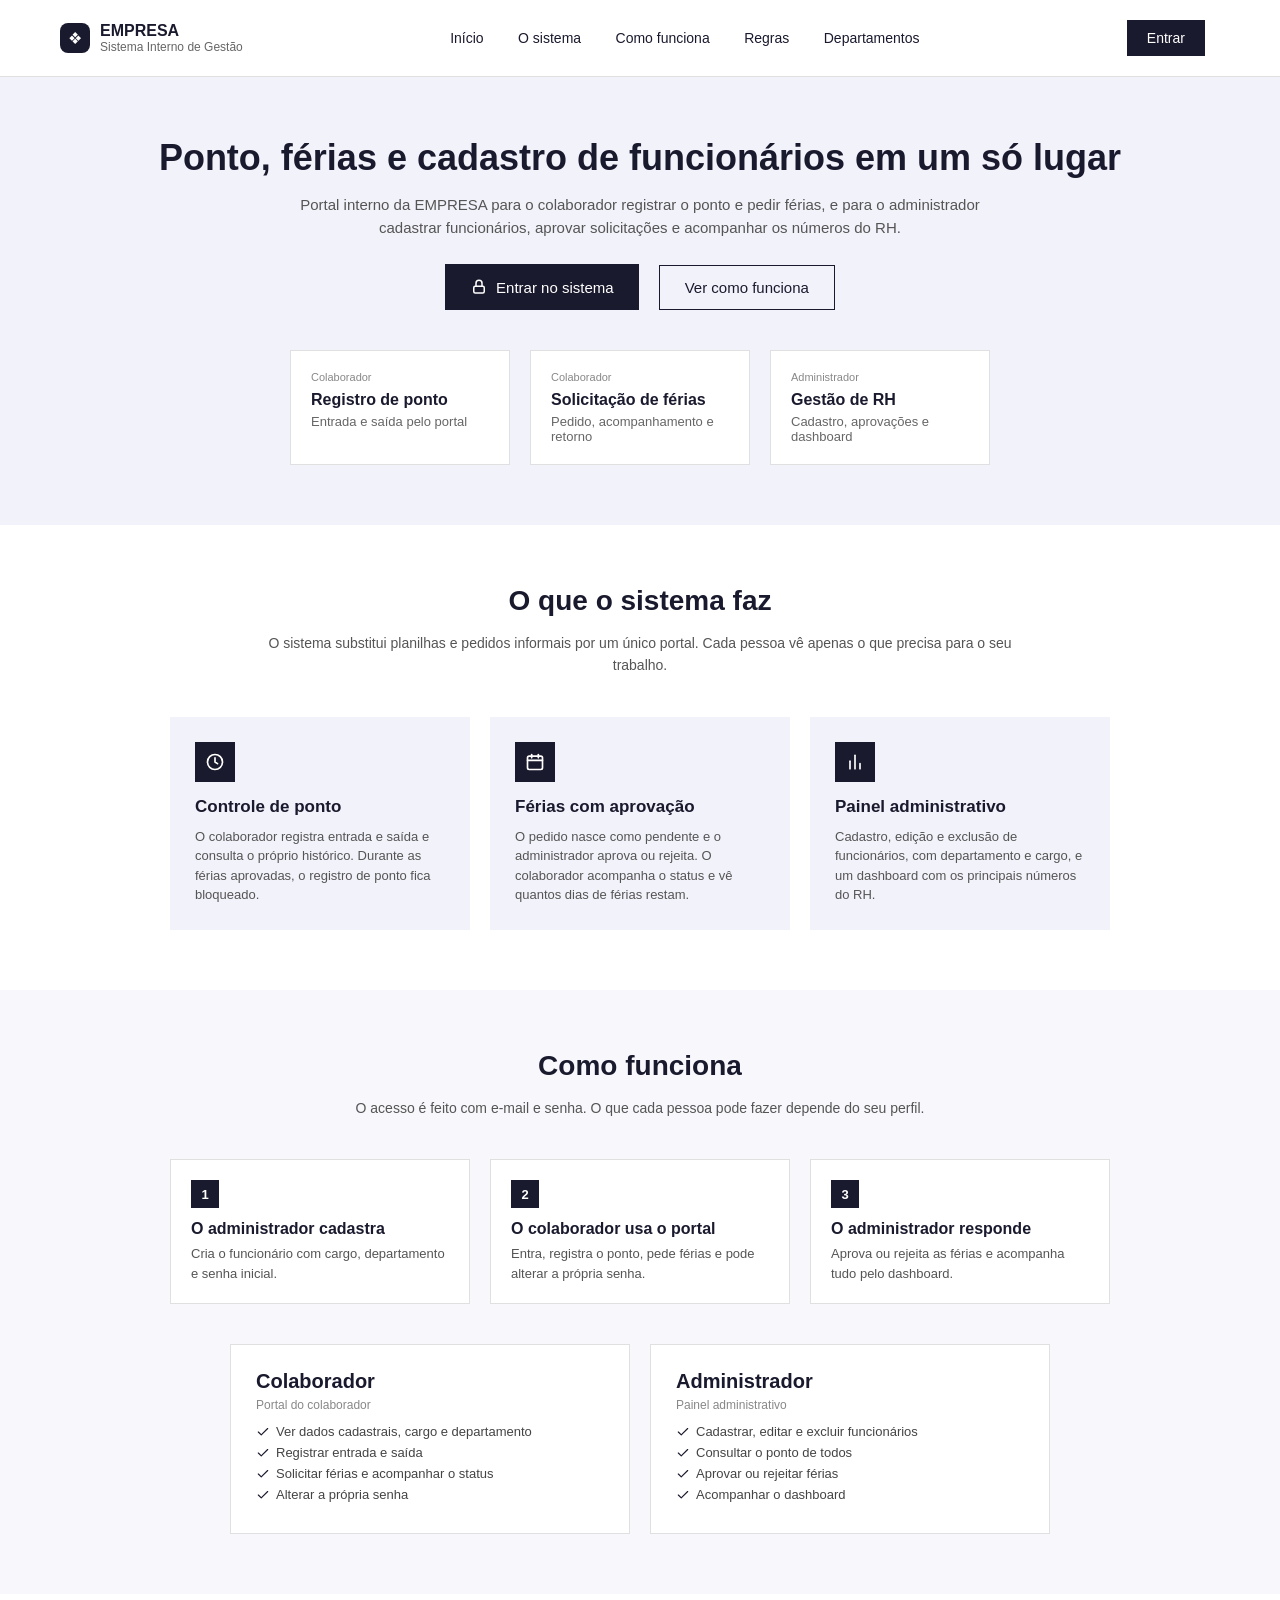
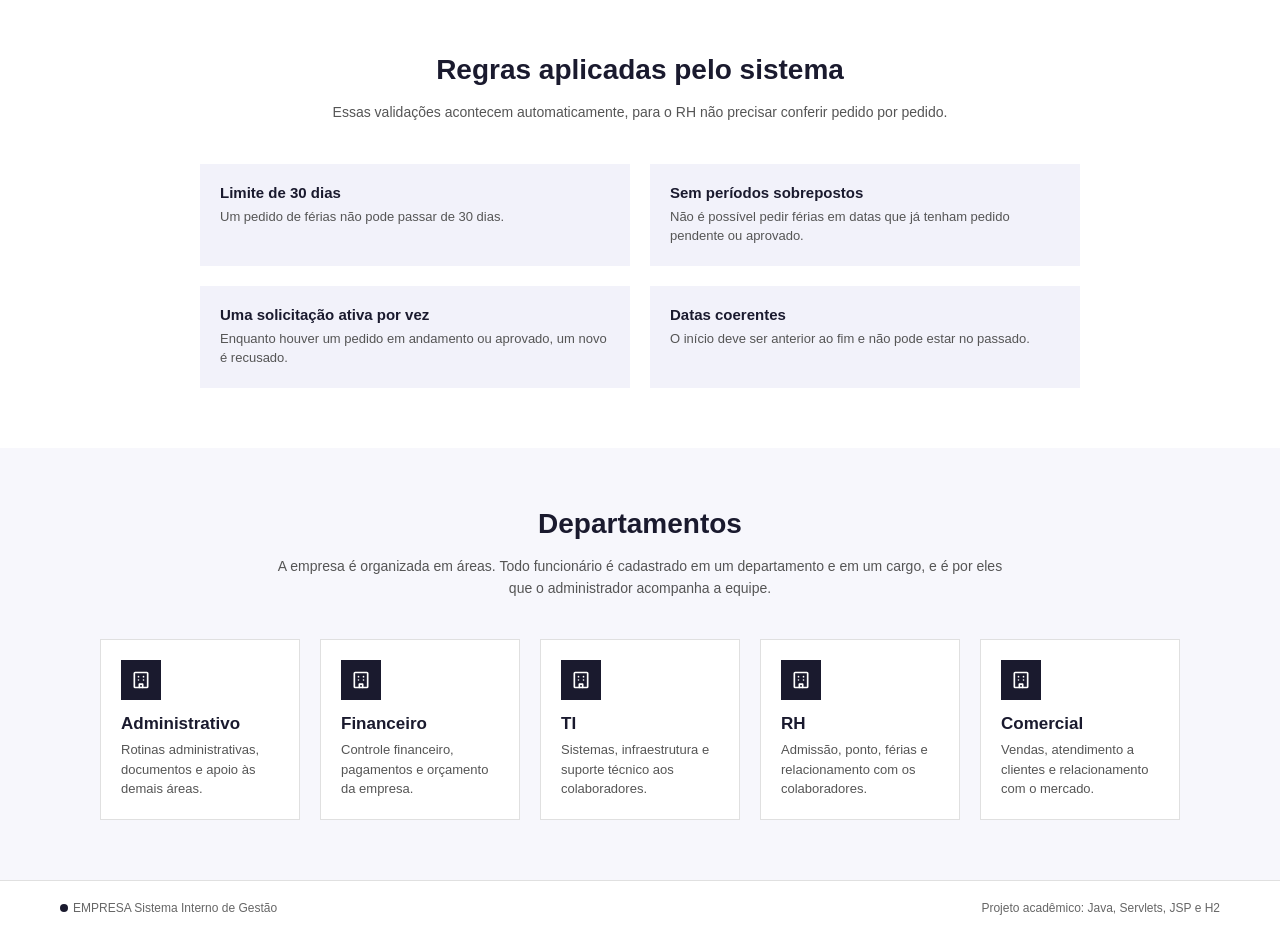
==== commit f33ee1b6: "arrumei alguns estilos finais" ====
--- a/src/main/webapp/index.html
+++ b/src/main/webapp/index.html
@@ -11,7 +11,7 @@
 
 <header class="cabecalho">
     <div class="logo-area">
-        <div class="logo-quadrado"></div>
+        <div class="logo-quadrado"> ❖ </div>
         <div class="logo-texto">
             <p class="logo-titulo">EMPRESA</p>
             <p class="logo-subtitulo">Sistema Interno de Gestão</p>
--- a/src/main/webapp/styles.css
+++ b/src/main/webapp/styles.css
@@ -64,10 +64,17 @@
 }
 
 .logo-quadrado {
+    display: flex;
+    flex-direction: row;
+    align-items: center;
+    justify-content: center;
     width: 20px;
     height: 20px;
     background-color: #1a1a2e;
     margin-right: 10px;
+    color: #FFFFFF;
+    padding: 15px;
+    border-radius: 8px;
 }
 
 .logo-titulo {
